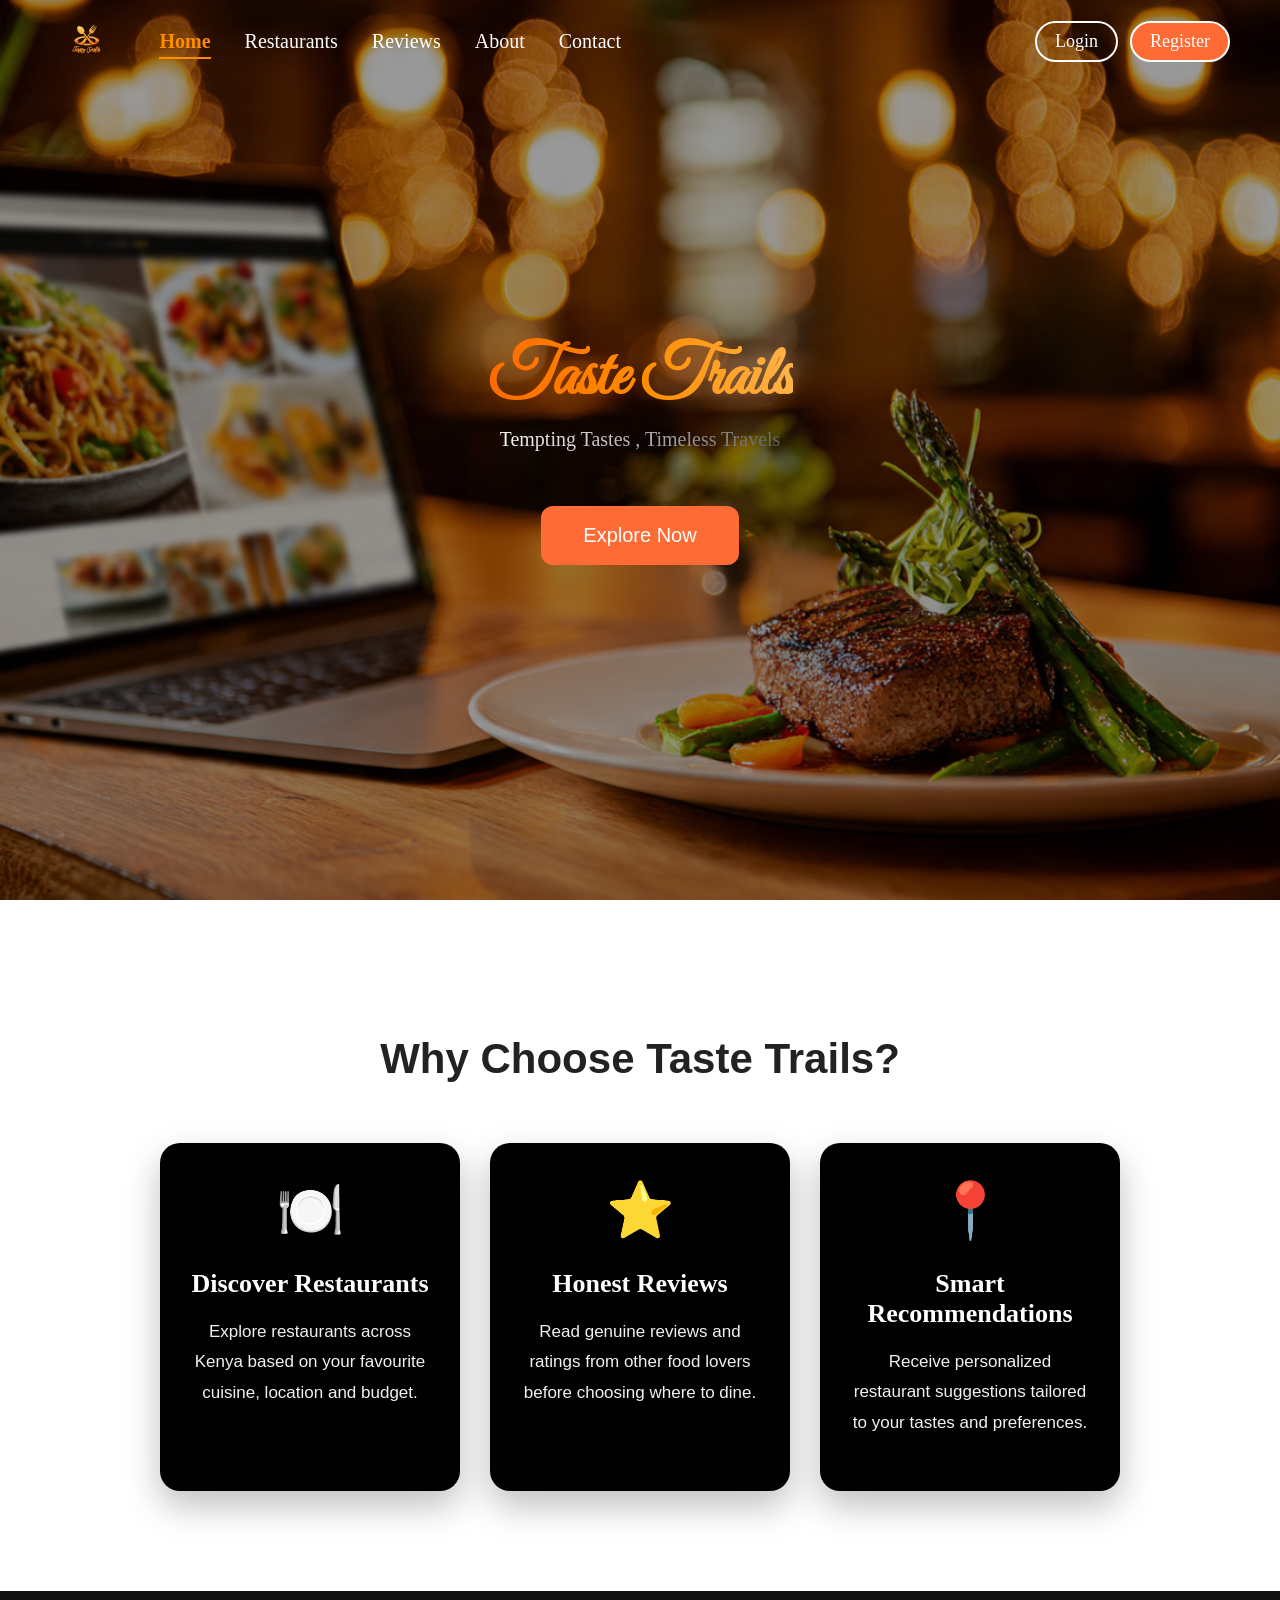
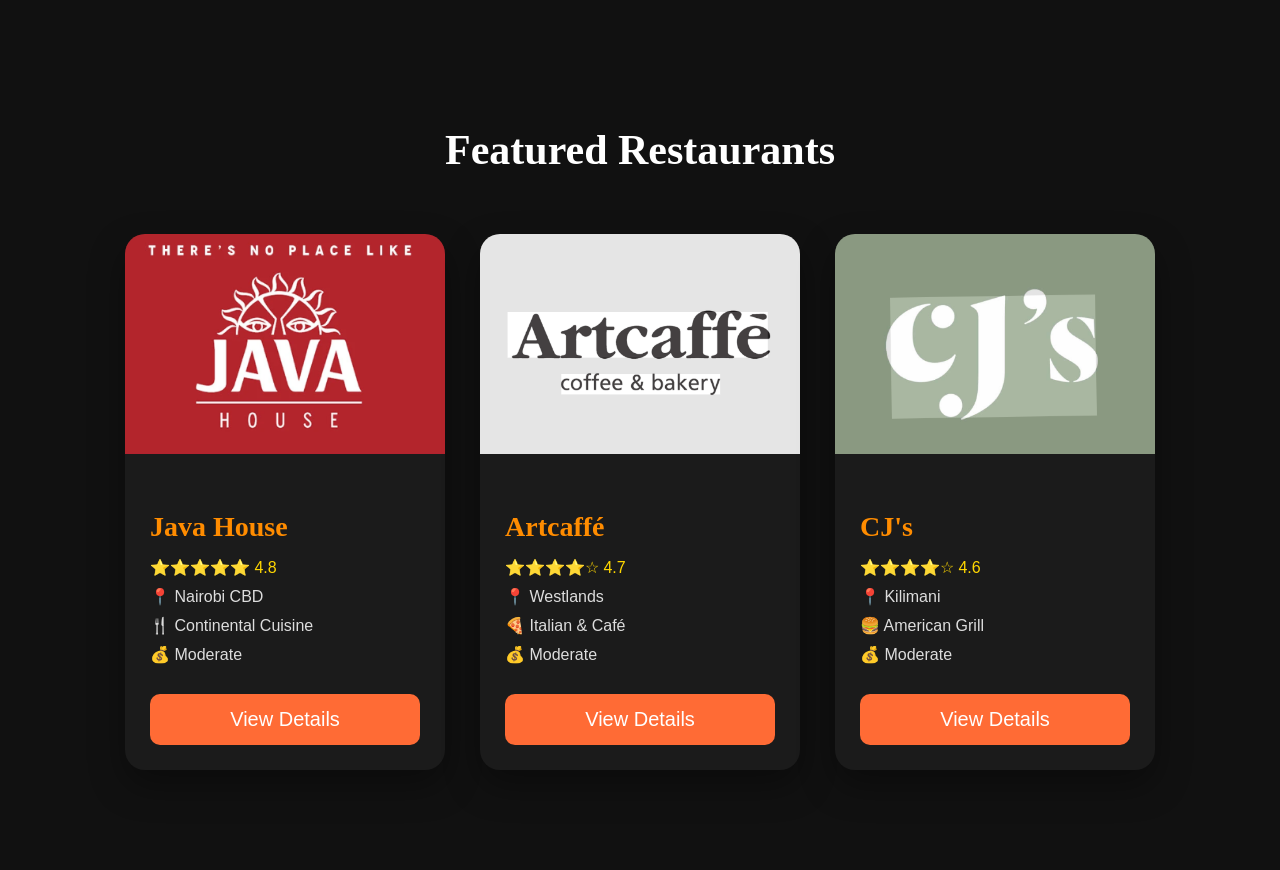
==== index.html @ 63f11844 "Initial TasteTrails project" ====
<!DOCTYPE html>
<html lang="en">
<head>
    <meta charset="UTF-8">
    <meta name="viewport" content="width=device-width, initial-scale=1.0">

    <title>Taste Trails</title>

    <!-- Google Font -->
    <link rel="preconnect" href="https://fonts.googleapis.com">
    <link rel="preconnect" href="https://fonts.gstatic.com" crossorigin>

    <link rel="stylesheet"
  href="https://fonts.googleapis.com/css?family=Great Vibes">

    <!-- CSS -->
    <link rel="stylesheet" href="style.css">
</head>

<body>
    <!--Navigation Bar-->
    <header class="navbar">
        <nav>
    
            <div class="logo">
                <a href="index.html">
                    <img src= "images/logo.png"alt="Taste Trails Logo">
                </a>
            </div>
    
            <ul class="nav-links">
                <li><a href="#"class="active">Home</a></li>
                <li><a href="#">Restaurants</a></li>
                <li><a href="#">Reviews</a></li>
                <li><a href="#">About</a></li>
                <li><a href="#">Contact</a></li>
            </ul>
    
            <div class="auth-buttons">
                <a href="#" class="login-btn">Login</a>
                <a href="#" class="register-btn">Register</a>
            </div>
                <!--Hamburger menu-->
                <div class="menu-toggle">
                 ☰
                </div>
    
         </nav>
    </header>
    </body>
    
    <!--Hero section-->
    <header class="hero">
        <h1>Taste Trails</h1>
        <p class="tagline">
            Tempting Tastes , Timeless Travels
        </p>
        <button id="explore-btn" type="button">Explore Now</button>
    </header>

    <!--Why choose Taste Trails-->
    <section id="features" class="features">
        <h2>Why Choose Taste Trails?</h2>
        <div class="feature-container">
            <div class="feature-card">
                <div class="icon">🍽️</div>
                <h3>Discover Restaurants</h3>
                <p>
                    Explore restaurants across Kenya based on your favourite cuisine, location and budget.
                </p>
            </div>
    
            <div class="feature-card">
                <div class="icon">⭐</div>
                <h3>Honest Reviews</h3>
                <p>
                    Read genuine reviews and ratings from other food lovers before choosing where to dine.
                </p>
            </div>
    
            <div class="feature-card">
                <div class="icon">📍</div>
                <h3>Smart Recommendations</h3>
                <p>
                    Receive personalized restaurant suggestions tailored to your tastes and preferences.
                </p>
            </div>
        </div>
    
    </section>
  <!-- Featured Restaurants -->

<section class="restaurants">

    <h2>Featured Restaurants</h2>

    <div class="restaurant-container">

        <div class="restaurant-card">

            <img src="images/javahouse.jpg" alt="Java House">

            <div class="restaurant-content">

                <h3>Java House</h3>

                <p class="rating">⭐⭐⭐⭐⭐ 4.8</p>

                <p>📍 Nairobi CBD</p>

                <p>🍴 Continental Cuisine</p>

                <p>💰 Moderate</p>

                <button class="view-btn">View Details</button>

            </div>

        </div>

        <div class="restaurant-card">

            <img src="images/artcaffe.jpg" alt="Artcaffé">

            <div class="restaurant-content">

                <h3>Artcaffé</h3>

                <p class="rating">⭐⭐⭐⭐☆ 4.7</p>

                <p>📍 Westlands</p>

                <p>🍕 Italian & Café</p>

                <p>💰 Moderate</p>

                <button class="view-btn">View Details</button>

            </div>

        </div>

        <div class="restaurant-card">

            <img src="images/cjs.jpg" alt="CJ's">

            <div class="restaurant-content">

                <h3>CJ's</h3>

                <p class="rating">⭐⭐⭐⭐☆ 4.6</p>

                <p>📍 Kilimani</p>

                <p>🍔 American Grill</p>

                <p>💰 Moderate</p>

                <button class="view-btn">View Details</button>

            </div>

        </div>

    </div>

</section>  

    <!-- JavaScript -->
    <script src="script.jss"></script>

</body>
</html>
---- style.css ----
/* Navigation bar */
.navbar {
    position: fixed;
    top:0;
    left:0;
    width: 100%;
    justify-content:space-between;
    box-sizing: border-box;
    padding:12px 50px;
    z-index: 1000;
    transition:padding .3s ease, background .3s ease, box-shadow .3s ease;
}
.navbar nav{
    max-width: 1400px;
    margin: 0 auto;
    display: flex;
    align-items: center;
    gap: 36px;
}
/*slim navbar after scrolling*/
.navbar.scrolled{
    padding:7px 50px;
    background: rgba(15, 15, 15, 0.92);
    backdrop-filter: blur(12px);
    -webkit-backdrop-filter: blur(12px);
    box-shadow:0 4px 14px rgba(0,0,0,0.18);
}
    .logo{
        flex-shrink: 0;
    }
    .logo img{
        height: 58px;
        width:auto;
        display:block;
        transition:height .3s ease, transform .3s ease;
    }
    .navbar.scrolled.logo img{
        height: 42px;
    }
        .logo img:hover{
            transform:scale(1.05)rotate(-3deg);
        }
    .nav-links{
        list-style:none;
        display:flex;
        align-items: center;
        gap: 34px;
        margin:0;
        padding:0;
        white-space: nowrap;
    }
        .nav-links a{
            position: relative;
            text-decoration: none;
            color: white;
            font-family: 'Cormorant Garamond',serif;
            font-size: 20px;
            transition: color .3s ease;
        }
            .nav-links a::after{
                content:"";
                position:absolute;
                left: 0;
                bottom:-7px;
                width:0;
                height:2px;
                background:#ff8c00;
                transition: width .3s ease;
            }
            .nav-links a:hover,
            .nav-links a.active{
                color: #ff8c00;
            }
            .nav-links a:hover::after,
            .nav-links a:hover::after{
                width:100%;
            }
            .nav-links a.active{
                color:#ff8c00;
                font-weight:bold;
                border-bottom:2px solid #ff8c00;
                padding-bottom:5px;
            }
/*Login and Register*/
.auth-buttons{
   display:flex;
   align-items: center;
   gap:12px;
   margin-left:auto;
   white-space: nowrap;
}
    .login-btn,
    .register-btn{
        text-decoration:none;
        color:white;
        border:2px solid white;
        padding:8px 18px;
        border-radius:30px;
        transition:.3s ease;
    }
    .login-btn{
        border: 2px solid white;
    }
        .login-btn:hover{
            background:white;
            color:#222;
        }
    .register-btn{
        background:#ff6b35;
    }
    .register-btn:hover{
        background:#e85a2a;
    }
    
    nav a {
        text-decoration: none;
        color: white;
    
        font-size: 18px;
        font-family: 'Cormorant Garamond', serif;
    
        transition: 0.3s ease;
    }
    
    body{
        margin: 0;
        font-family: Arial, sans-serif;
        text-align: center;
    
        background-image: linear-gradient(
        rgba(0, 0, 0, 0.4),
        rgba(0, 0, 0, 0.4)
        ),
        url("images/background.jpeg");
        
        background-size: cover;
        background-position: center;
        background-repeat: no-repeat;
        background-attachment: fixed;
    
        min-height: 100vh;
    }
    
    .hero{
        height: 100vh;
        display: flex;
        flex-direction: column;
        justify-content: center;
        align-items: center;
        text-align: center;
        position: relative;
        z-index:1;
    }
    
    h1{
        font-size: 70px;
        font-family:'Great Vibes', serif;
    
        background: linear-gradient(to right, #ff6b00, #ff8c00, #ffb347);
        -webkit-background-clip: text;
        -webkit-text-fill-color: transparent;
    
        margin: 0px;
        line-height: 1.2;
    }
    
    .tagline {
        font-size: 20px;
        font-family: 'Cormorant Garamond', serif;
    
        margin-top: 8px;
        margin-bottom:10px;
    
        background: linear-gradient(
            120deg,
            #ffffff 0%,
            #444 40%,
            #ffb347 50%,
            #ff8c00 55%,
            #444 65%,
            #ffffff 100%
        );
    
        background-size: 300% auto;
    
        background-clip: text;
        -webkit-background-clip: text;
    
        color: transparent;
        -webkit-text-fill-color: transparent;
    
        display: inline-block;
    
        animation: shine 5s linear infinite;
    }
    
    
    button{
        padding: 18px 42px;
        border: none;
        background-color: #ff6b35;
        color: white;
        font-size: 20px;
        border-radius: 12px;
        cursor: pointer;
    
        margin-top: 45px;
        transition:.3s ease;
    }
    
    button:hover{
        background-color: #e85a2a;
        transform:translateY(-3px);
    }
    
    @keyframes shine {
        0% {
            background-position: 100% center;
        }
        100% {
            background-position: -100% center;
        }
    }  
    @media (max-width: 768px) {
        h1{
            font-size: 50px;
        }
        .tagline{
            font-size: 16px;
        }
        button{
            padding: 12px 24px;
            font-size: 16px;
        }
    }
   /* Mobile Navigation*/
   .menu-toggle{
    display: none;
    font-size:32px;
    color:white;
    cursor:pointer;
    }
/* Tablets & Phones */
@media(max-width:900px){
    .navbar,
    .navbar.scrolled{
        padding: 10px 24px;
    }
    .navbar nav{
        gap: 18px;
    }
    .logo img,
    .navbar.scrolled .logo img{
        height: 48px;
    }
    .menu-toggle{
        display: block;
        margin-left: auto;
        font-size: 30px;
        color: white;
        cursor: pointer;
    }
    .nav-links{
        position:absolute;
        top:100%;
        left:0;
        width:100%;
        background:rgba(20,20,20,.97);
        flex-direction:column;
        gap:25px;
        padding:28px 0;
        display:none;
    }

    .nav-links.active{
        display:flex;
    }

    .auth-buttons{
        display:none;
    }

}

/*WHY CHOOSE TASTE TRAILS*/

.features{
    background: white;
    position: relative;
    z-index: 2;
    margin-top: 0px;
    padding: 100px 8%;
    border-radius: 50px 50px 0 0;
}

.features h2{
    color: #222;
    font-size: 42px;
    margin-bottom: 60px;
}

.feature-container{
    display: flex;
    justify-content: center;
    align-items: stretch;
    gap: 30px;
}

.feature-card{
    width: 300px;
    min-height: 260px;
    box-sizing: border-box;
    padding: 35px 30px;
    background: black;
    color: white;
    border-radius: 20px;
    box-shadow: 0 15px 35px rgba(0, 0, 0, .25);
}
.feature-card h3,
.feature-card p {
    color: white;
}

.feature-card h3 {
    font-size: 26px;
}

.feature-card p {
    font-size: 17px;
    line-height: 1.8;
}
/*The pop-up reveal*/
.feature-card.show{
    opacity: 1;
    transform: translateY(0);
}
.feature-card:nth-child(2){
    transition-delay: .2s;
}
.feature-card:nth-child(3){
    transition-delay: .4s;
}
.feature-card:hover{
    transform:translateY(-12px);
    box-shadow:0 20px 45px rgba(0,0,0,.4);
}
.icon {
    font-size: 55px;
    margin-bottom: 20px;
}
.feature-card h3{
    font-size:26px;
    color: white;
    margin-bottom:18px;
    font-family:'Cormorant Garamond', serif;
}

.feature-card p{
    color:#f1f1f1;
    line-height:1.8;
    font-size:17px;
}
/* Stack the cards vertically on tablets and phones */
@media (max-width: 900px) {
    .feature-container {
        flex-direction: column;
        align-items: center;
    }

    .feature-card {
        width: min(100%, 360px);
    }
}
/*==============================
    FEATURED RESTAURANTS
===============================*/

.restaurants{

    background:#111111;

    padding:100px 8%;

}

.restaurants h2{

    color:white;

    font-size:42px;

    margin-bottom:60px;

    font-family:'Cormorant Garamond', serif;

}

.restaurant-container{

    display:flex;

    justify-content:center;

    gap:35px;

    flex-wrap:wrap;

}

.restaurant-card{

    width:320px;

    background:#1b1b1b;

    border-radius:20px;

    overflow:hidden;

    transition:.4s ease;

    box-shadow:0 15px 35px rgba(0,0,0,.35);

}

.restaurant-card:hover{

    transform:translateY(-12px);

}

.restaurant-card img{

    width:100%;

    height:220px;

    object-fit:cover;

    transition:.4s ease;

}

.restaurant-card:hover img{

    transform:scale(1.08);

}

.restaurant-content{

    padding:25px;

    text-align:left;

}

.restaurant-content h3{

    color:#ff8c00;

    margin-bottom:15px;

    font-size:28px;

    font-family:'Cormorant Garamond', serif;

}

.restaurant-content p{

    color:#dddddd;

    margin:10px 0;

}

.rating{

    color:#FFD700 !important;

}

.view-btn{

    margin-top:20px;

    width:100%;

    background:#ff6b35;

    border:none;

    color:white;

    padding:14px;

    border-radius:10px;

    cursor:pointer;

    transition:.3s ease;

}

.view-btn:hover{

    background:#e85a2a;

}
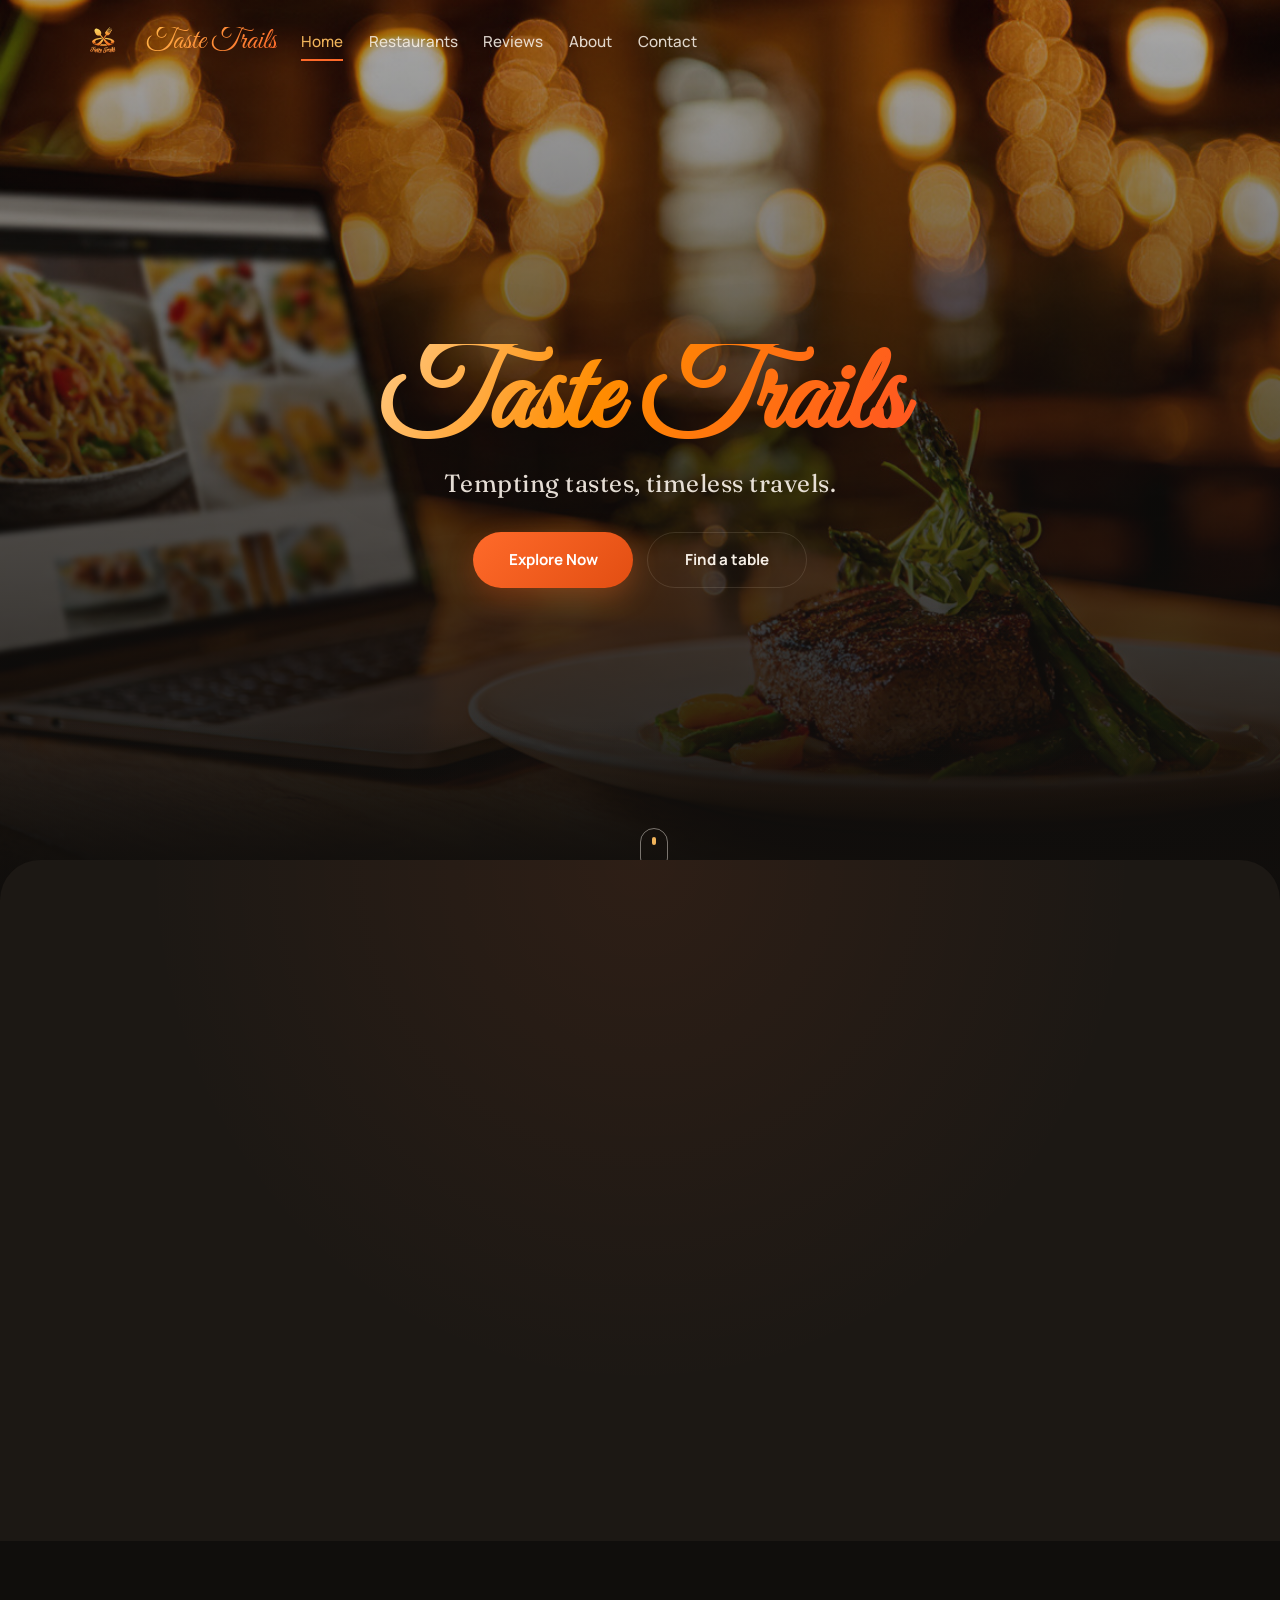
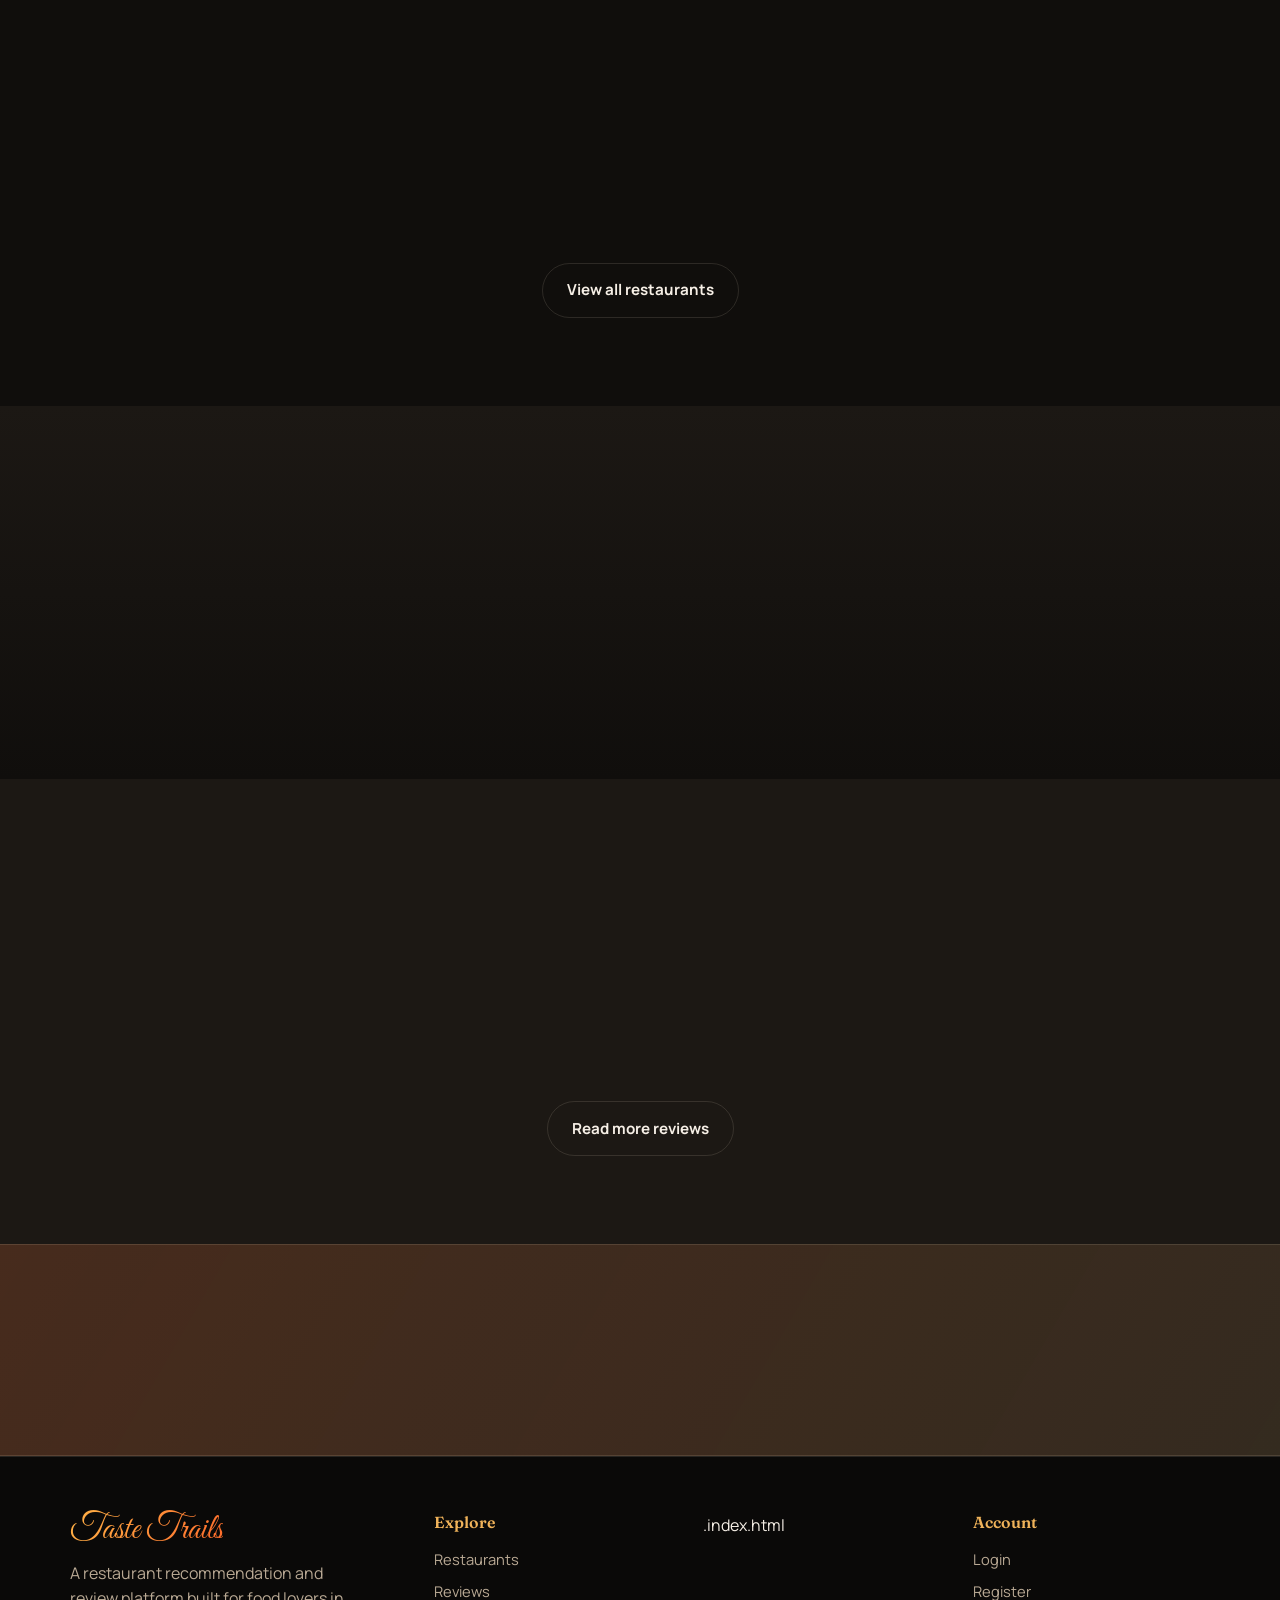
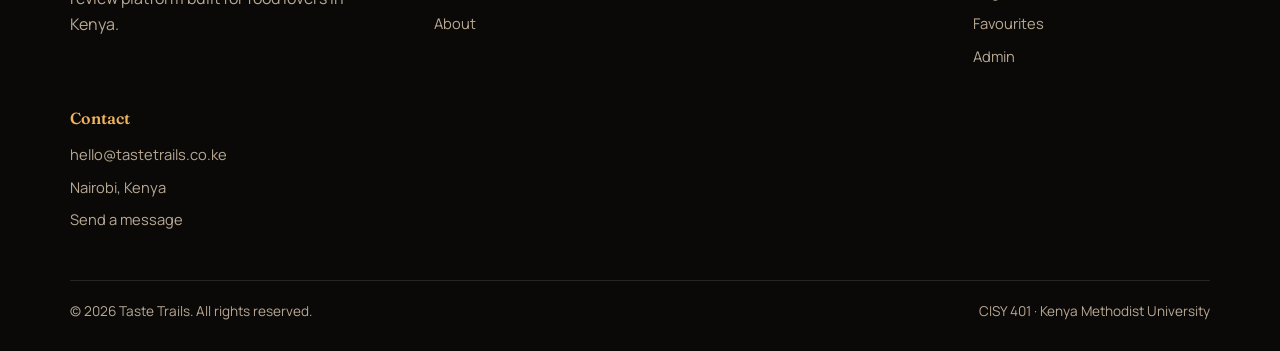
==== commit a5661d5d: "Add modern homepage with hero, cuisine, and reviews." ====
--- a/index.html
+++ b/index.html
@@ -1,173 +1,203 @@
 <!DOCTYPE html>
 <html lang="en">
 <head>
-    <meta charset="UTF-8">
-    <meta name="viewport" content="width=device-width, initial-scale=1.0">
-
-    <title>Taste Trails</title>
-
-    <!-- Google Font -->
-    <link rel="preconnect" href="https://fonts.googleapis.com">
-    <link rel="preconnect" href="https://fonts.gstatic.com" crossorigin>
-
-    <link rel="stylesheet"
-  href="https://fonts.googleapis.com/css?family=Great Vibes">
-
-    <!-- CSS -->
-    <link rel="stylesheet" href="style.css">
+  <meta charset="UTF-8">
+  <meta name="viewport" content="width=device-width, initial-scale=1.0">
+  <title>Taste Trails · Discover Kenya’s Best Restaurants</title>
+  <meta name="description" content="Taste Trails helps you discover restaurants across Kenya by cuisine, budget, location, and real reviews.">
+  <link rel="preconnect" href="https://fonts.googleapis.com">
+  <link rel="preconnect" href="https://fonts.gstatic.com" crossorigin>
+  <link href="https://fonts.googleapis.com/css2?family=Fraunces:opsz,wght@9..144,500;9..144,650&family=Great+Vibes&family=Manrope:wght@400;500;600;700;800&display=swap" rel="stylesheet">
+  <link rel="stylesheet" href="style.css">
 </head>
-
-<body>
-    <!--Navigation Bar-->
-    <header class="navbar">
-        <nav>
-    
-            <div class="logo">
-                <a href="index.html">
-                    <img src= "images/logo.png"alt="Taste Trails Logo">
-                </a>
-            </div>
-    
-            <ul class="nav-links">
-                <li><a href="#"class="active">Home</a></li>
-                <li><a href="#">Restaurants</a></li>
-                <li><a href="#">Reviews</a></li>
-                <li><a href="#">About</a></li>
-                <li><a href="#">Contact</a></li>
-            </ul>
-    
-            <div class="auth-buttons">
-                <a href="#" class="login-btn">Login</a>
-                <a href="#" class="register-btn">Register</a>
-            </div>
-                <!--Hamburger menu-->
-                <div class="menu-toggle">
-                 ☰
-                </div>
-    
-         </nav>
-    </header>
-    </body>
-    
-    <!--Hero section-->
-    <header class="hero">
-        <h1>Taste Trails</h1>
-        <p class="tagline">
-            Tempting Tastes , Timeless Travels
-        </p>
-        <button id="explore-btn" type="button">Explore Now</button>
-    </header>
-
-    <!--Why choose Taste Trails-->
-    <section id="features" class="features">
-        <h2>Why Choose Taste Trails?</h2>
-        <div class="feature-container">
-            <div class="feature-card">
-                <div class="icon">🍽️</div>
-                <h3>Discover Restaurants</h3>
-                <p>
-                    Explore restaurants across Kenya based on your favourite cuisine, location and budget.
-                </p>
-            </div>
-    
-            <div class="feature-card">
-                <div class="icon">⭐</div>
-                <h3>Honest Reviews</h3>
-                <p>
-                    Read genuine reviews and ratings from other food lovers before choosing where to dine.
-                </p>
-            </div>
-    
-            <div class="feature-card">
-                <div class="icon">📍</div>
-                <h3>Smart Recommendations</h3>
-                <p>
-                    Receive personalized restaurant suggestions tailored to your tastes and preferences.
-                </p>
-            </div>
-        </div>
-    
-    </section>
-  <!-- Featured Restaurants -->
-
-<section class="restaurants">
-
-    <h2>Featured Restaurants</h2>
-
-    <div class="restaurant-container">
-
-        <div class="restaurant-card">
-
-            <img src="images/javahouse.jpg" alt="Java House">
-
-            <div class="restaurant-content">
-
-                <h3>Java House</h3>
-
-                <p class="rating">⭐⭐⭐⭐⭐ 4.8</p>
-
-                <p>📍 Nairobi CBD</p>
-
-                <p>🍴 Continental Cuisine</p>
-
-                <p>💰 Moderate</p>
-
-                <button class="view-btn">View Details</button>
-
-            </div>
-
-        </div>
-
-        <div class="restaurant-card">
-
-            <img src="images/artcaffe.jpg" alt="Artcaffé">
-
-            <div class="restaurant-content">
-
-                <h3>Artcaffé</h3>
-
-                <p class="rating">⭐⭐⭐⭐☆ 4.7</p>
-
-                <p>📍 Westlands</p>
-
-                <p>🍕 Italian & Café</p>
-
-                <p>💰 Moderate</p>
-
-                <button class="view-btn">View Details</button>
-
-            </div>
-
-        </div>
-
-        <div class="restaurant-card">
-
-            <img src="images/cjs.jpg" alt="CJ's">
-
-            <div class="restaurant-content">
-
-                <h3>CJ's</h3>
-
-                <p class="rating">⭐⭐⭐⭐☆ 4.6</p>
-
-                <p>📍 Kilimani</p>
-
-                <p>🍔 American Grill</p>
-
-                <p>💰 Moderate</p>
-
-                <button class="view-btn">View Details</button>
-
-            </div>
-
-        </div>
-
-    </div>
-
-</section>  
-
-    <!-- JavaScript -->
-    <script src="script.jss"></script>
-
+<body class="home">
+  <header class="navbar">
+    <div class="container nav-inner">
+      <a class="logo" href="index.html" aria-label="Taste Trails home">
+        <img src="images/logo.png" alt="">
+        <span class="logo-word">Taste Trails</span>
+      </a>
+
+      <ul class="nav-links">
+        <li><a href="index.html" class="active">Home</a></li>
+        <li><a href="restaurants.html">Restaurants</a></li>
+        <li><a href="reviews.html">Reviews</a></li>
+        <li><a href="about.html">About</a></li>
+        <li><a href="contact.html">Contact</a></li>
+      </ul>
+
+      <div class="auth-buttons" data-auth-slot></div>
+      <button class="menu-toggle" type="button" aria-label="Open menu" aria-expanded="false">☰</button>
+    </div>
+  </header>
+
+  <section class="hero">
+    <div class="hero-content">
+      <h1 class="hero-brand">Taste Trails</h1>
+      <p class="hero-tagline">Tempting tastes, timeless travels.</p>
+      <div class="hero-actions">
+        <button id="explore-btn" class="btn" type="button">Explore Now</button>
+        <button id="find-table-btn" class="btn ghost" type="button">Find a table</button>
+      </div>
+    </div>
+    <a class="scroll-cue" href="#features" aria-label="Scroll to features">
+      <span></span>
+    </a>
+  </section>
+
+  <div class="modal" id="find-table-modal" hidden>
+    <div class="modal-backdrop" data-close-modal></div>
+    <div class="modal-card" role="dialog" aria-modal="true" aria-labelledby="find-table-title">
+      <button type="button" class="modal-close" data-close-modal aria-label="Close">✕</button>
+      <p class="eyebrow">Quick search</p>
+      <h2 id="find-table-title">Find a table</h2>
+      <p class="muted">Pick what you’re craving, where, and your budget — we’ll show matching restaurants.</p>
+      <form id="find-table-form" class="find-form">
+        <div class="form-group">
+          <label for="find-cuisine">Cuisine</label>
+          <select id="find-cuisine" name="cuisine">
+            <option value="">Any cuisine</option>
+          </select>
+        </div>
+        <div class="form-group">
+          <label for="find-location">Location</label>
+          <select id="find-location" name="location">
+            <option value="">Anywhere in Nairobi</option>
+          </select>
+        </div>
+        <div class="form-group">
+          <label for="find-price">Budget</label>
+          <select id="find-price" name="price">
+            <option value="">Any budget</option>
+            <option value="budget">Budget · under KSh 1,500</option>
+            <option value="mid">Moderate · KSh 700–3,500</option>
+            <option value="upscale">Upscale · from KSh 2,500</option>
+          </select>
+        </div>
+        <button class="btn btn-block" type="submit">Show restaurants</button>
+      </form>
+    </div>
+  </div>
+
+  <section id="features" class="section features">
+    <div class="container">
+      <div class="section-head" data-reveal>
+        <p class="eyebrow">Why Taste Trails</p>
+        <h2>Dining decisions, made simple</h2>
+        <p>Match cuisine, budget in KSh, and location — then trust real reviews before you go.</p>
+      </div>
+      <div class="feature-grid">
+        <article class="feature-card" data-reveal>
+          <div class="feature-icon" aria-hidden="true">
+            <svg viewBox="0 0 24 24" fill="none" stroke="currentColor" stroke-width="1.6"><path d="M4 11h16M7 11V5a2 2 0 0 1 4 0v6M13 11V4a2 2 0 0 1 4 0v7M5 11v8h14v-8"/></svg>
+          </div>
+          <h3>Discover Restaurants</h3>
+          <p>Browse places across Kenya by cuisine, neighbourhood, and what you’re willing to spend.</p>
+        </article>
+        <article class="feature-card" data-reveal style="--delay:.1s">
+          <div class="feature-icon" aria-hidden="true">
+            <svg viewBox="0 0 24 24" fill="none" stroke="currentColor" stroke-width="1.6"><path d="m12 3 2.4 4.9 5.4.8-3.9 3.8.9 5.4L12 15.9 7.2 18l.9-5.4L4.2 8.7l5.4-.8L12 3z"/></svg>
+          </div>
+          <h3>Honest Reviews</h3>
+          <p>See ratings on food, service, price, and atmosphere from diners who’ve already been.</p>
+        </article>
+        <article class="feature-card" data-reveal style="--delay:.2s">
+          <div class="feature-icon" aria-hidden="true">
+            <svg viewBox="0 0 24 24" fill="none" stroke="currentColor" stroke-width="1.6"><path d="M12 21s7-4.4 7-10a7 7 0 1 0-14 0c0 5.6 7 10 7 10z"/><circle cx="12" cy="11" r="2.5"/></svg>
+          </div>
+          <h3>Smart Recommendations</h3>
+          <p>Get suggestions shaped around your tastes so the next great meal finds you faster.</p>
+        </article>
+      </div>
+    </div>
+  </section>
+
+  <section class="section restaurants" id="featured">
+    <div class="container">
+      <div class="section-head" data-reveal>
+        <p class="eyebrow">Handpicked</p>
+        <h2>Featured Restaurants</h2>
+        <p>Popular Nairobi spots — each with clear KSh price ranges and ratings.</p>
+      </div>
+      <div class="resto-grid" data-featured></div>
+      <div class="section-cta">
+        <a class="btn ghost" href="restaurants.html">View all restaurants</a>
+      </div>
+    </div>
+  </section>
+
+  <section class="section cuisine" id="cuisine">
+    <div class="container">
+      <div class="section-head" data-reveal>
+        <p class="eyebrow">Cravings</p>
+        <h2>Browse by Cuisine</h2>
+        <p>Start with the flavour you’re hungry for tonight.</p>
+      </div>
+      <div class="cuisine-grid" data-cuisines></div>
+    </div>
+  </section>
+
+  <section class="section reviews-section" id="latest-reviews">
+    <div class="container">
+      <div class="section-head" data-reveal>
+        <p class="eyebrow">Community</p>
+        <h2>Latest Reviews</h2>
+        <p>Fresh takes from diners exploring Kenya’s food scene.</p>
+      </div>
+      <div class="review-grid" data-home-reviews></div>
+      <div class="section-cta">
+        <a class="btn ghost" href="reviews.html">Read more reviews</a>
+      </div>
+    </div>
+  </section>
+
+  <section class="cta-band">
+    <div class="container cta-band-inner" data-reveal>
+      <div>
+        <h2>Ready to find your next favourite table?</h2>
+        <p>Create a free account to save places, leave reviews, and get recommendations.</p>
+      </div>
+      <a class="btn" href="register.html">Join Taste Trails</a>
+    </div>
+  </section>
+
+  <footer class="site-footer">
+    <div class="container">
+      <div class="footer-grid">
+        <div class="footer-brand">
+          <span class="logo-word">Taste Trails</span>
+          <p>A restaurant recommendation and review platform built for food lovers in Kenya.</p>
+        </div>
+        <div class="footer-col">
+          <h4>Explore</h4>
+          <a href="restaurants.html">Restaurants</a>
+          <a href="reviews.html">Reviews</a>
+          <a href="about.html">About</a>
+        </div>
+.index.html
+        <div class="footer-col">
+          <h4>Account</h4>
+          <a href="login.html">Login</a>
+          <a href="register.html">Register</a>
+          <a href="favorites.html">Favourites</a>
+          <a href="admin/index.html">Admin</a>
+        </div>
+        <div class="footer-col">
+          <h4>Contact</h4>
+          <p>hello@tastetrails.co.ke</p>
+          <p>Nairobi, Kenya</p>
+          <a href="contact.html">Send a message</a>
+        </div>
+      </div>
+      <div class="footer-bottom">
+        <span>© 2026 Taste Trails. All rights reserved.</span>
+        <span>CISY 401 · Kenya Methodist University</span>
+      </div>
+    </div>
+  </footer>
+
+  <script src="js/data.js"></script>
+  <script src="js/auth.js"></script>
+  <script src="js/main.js"></script>
 </body>
-</html>+</html>
--- a/style.css
+++ b/style.css
@@ -1,510 +1,1641 @@
-/* Navigation bar */
+/* =========================================================
+   Taste Trails — Design System
+   Ember Night: charcoal + flame accent + soft ivory
+   ========================================================= */
+
+:root {
+  --ink: #100e0c;
+  --ink-soft: #1c1814;
+  --panel: #241f1a;
+  --panel-2: #2e2822;
+  --line: rgba(255, 236, 210, 0.12);
+  --text: #f6efe6;
+  --muted: #b9a994;
+  --ember: #ff6a2a;
+  --ember-deep: #e24e12;
+  --gold: #f0b35a;
+  --success: #3d9a6a;
+  --danger: #d64545;
+  --cream: #fff8f0;
+  --shadow: 0 24px 60px rgba(0, 0, 0, 0.4);
+  --radius: 18px;
+  --radius-sm: 10px;
+  --nav-h: 78px;
+  --font-brand: "Great Vibes", cursive;
+  --font-display: "Fraunces", "Cormorant Garamond", Georgia, serif;
+  --font-body: "Manrope", "Segoe UI", sans-serif;
+  --ease: cubic-bezier(0.22, 1, 0.36, 1);
+}
+
+*,
+*::before,
+*::after {
+  box-sizing: border-box;
+}
+
+html {
+  scroll-behavior: smooth;
+}
+
+body {
+  margin: 0;
+  font-family: var(--font-body);
+  color: var(--text);
+  background: var(--ink);
+  line-height: 1.6;
+  text-align: left;
+  min-height: 100vh;
+}
+
+img {
+  max-width: 100%;
+  display: block;
+}
+
+a {
+  color: inherit;
+  text-decoration: none;
+}
+
+button,
+input,
+select,
+textarea {
+  font: inherit;
+}
+
+h1,
+h2,
+h3,
+h4 {
+  font-family: var(--font-display);
+  font-weight: 600;
+  line-height: 1.15;
+  margin: 0 0 0.6em;
+}
+
+p {
+  margin: 0 0 1em;
+}
+
+.container {
+  width: min(1140px, calc(100% - 2.5rem));
+  margin-inline: auto;
+}
+
+.section {
+  padding: 5.5rem 0;
+  position: relative;
+}
+
+.section-head {
+  text-align: center;
+  max-width: 640px;
+  margin: 0 auto 3rem;
+}
+
+.section-head h2 {
+  font-size: clamp(2rem, 4vw, 3rem);
+  color: var(--cream);
+}
+
+.section-head p {
+  color: var(--muted);
+  font-size: 1.05rem;
+}
+
+.eyebrow {
+  letter-spacing: 0.18em;
+  text-transform: uppercase;
+  font-size: 0.72rem;
+  color: var(--gold);
+  margin-bottom: 0.75rem;
+  font-weight: 700;
+}
+
+.muted {
+  color: var(--muted);
+}
+
+/* ---------- Buttons ---------- */
+.btn,
+button.btn {
+  display: inline-flex;
+  align-items: center;
+  justify-content: center;
+  gap: 0.5rem;
+  padding: 0.9rem 1.5rem;
+  border-radius: 999px;
+  border: none;
+  background: linear-gradient(135deg, var(--ember), var(--ember-deep));
+  color: white;
+  font-weight: 700;
+  font-size: 0.95rem;
+  cursor: pointer;
+  transition: transform 0.25s var(--ease), box-shadow 0.25s var(--ease),
+    background 0.25s ease;
+  box-shadow: 0 10px 28px rgba(255, 106, 42, 0.28);
+  margin-top: 0;
+}
+
+.btn:hover,
+button.btn:hover {
+  transform: translateY(-2px);
+  box-shadow: 0 16px 34px rgba(255, 106, 42, 0.38);
+  background: linear-gradient(135deg, #ff7a3d, var(--ember));
+}
+
+.btn.ghost {
+  background: transparent;
+  border: 1px solid var(--line);
+  box-shadow: none;
+  color: var(--text);
+}
+
+.btn.ghost:hover {
+  border-color: var(--ember);
+  color: var(--ember);
+  box-shadow: none;
+}
+
+.btn.btn-block {
+  width: 100%;
+}
+
+.btn.tiny {
+  padding: 0.4rem 0.8rem;
+  font-size: 0.8rem;
+  box-shadow: none;
+}
+
+.btn.danger {
+  background: var(--danger);
+  box-shadow: none;
+}
+
+/* ---------- Navbar ---------- */
 .navbar {
-    position: fixed;
-    top:0;
-    left:0;
+  position: fixed;
+  inset: 0 0 auto 0;
+  z-index: 1000;
+  padding: 1rem 0;
+  transition: background 0.35s ease, padding 0.35s ease, box-shadow 0.35s ease;
+}
+
+.navbar.scrolled {
+  padding: 0.55rem 0;
+  background: rgba(16, 14, 12, 0.88);
+  backdrop-filter: blur(16px);
+  -webkit-backdrop-filter: blur(16px);
+  box-shadow: 0 8px 30px rgba(0, 0, 0, 0.35);
+  border-bottom: 1px solid var(--line);
+}
+
+.navbar .container,
+.nav-inner {
+  display: flex;
+  align-items: center;
+  gap: 1.5rem;
+}
+
+.logo {
+  display: flex;
+  align-items: center;
+  gap: 0.65rem;
+  flex-shrink: 0;
+}
+
+.logo img {
+  height: 52px;
+  width: auto;
+  transition: height 0.3s ease, transform 0.3s var(--ease);
+}
+
+.navbar.scrolled .logo img {
+  height: 40px;
+}
+
+.logo:hover img {
+  transform: scale(1.04) rotate(-2deg);
+}
+
+.logo-word {
+  font-family: var(--font-brand);
+  font-size: 1.85rem;
+  background: linear-gradient(120deg, #ffb347, #ff6a2a);
+  -webkit-background-clip: text;
+  background-clip: text;
+  color: transparent;
+  line-height: 1;
+}
+
+.nav-links {
+  list-style: none;
+  display: flex;
+  align-items: center;
+  gap: 1.6rem;
+  margin: 0;
+  padding: 0;
+}
+
+.nav-links a {
+  color: rgba(246, 239, 230, 0.88);
+  font-size: 0.95rem;
+  font-weight: 500;
+  position: relative;
+  padding: 0.2rem 0;
+  transition: color 0.25s ease;
+}
+
+.nav-links a::after {
+  content: "";
+  position: absolute;
+  left: 0;
+  bottom: -6px;
+  width: 0;
+  height: 2px;
+  background: var(--ember);
+  transition: width 0.3s var(--ease);
+}
+
+.nav-links a:hover,
+.nav-links a.active {
+  color: var(--gold);
+}
+
+.nav-links a:hover::after,
+.nav-links a.active::after {
+  width: 100%;
+}
+
+.auth-buttons {
+  margin-left: auto;
+  display: flex;
+  align-items: center;
+  gap: 0.65rem;
+}
+
+.nav-cta {
+  padding: 0.55rem 1.1rem;
+  border-radius: 999px;
+  font-size: 0.88rem;
+  font-weight: 700;
+  transition: 0.25s ease;
+}
+
+.nav-cta.outline {
+  border: 1.5px solid rgba(255, 255, 255, 0.55);
+  background: transparent;
+  color: white;
+}
+
+.nav-cta.outline:hover {
+  background: white;
+  color: var(--ink);
+}
+
+.nav-cta.solid {
+  background: var(--ember);
+  color: white;
+}
+
+.nav-cta.solid:hover {
+  background: var(--ember-deep);
+}
+
+.nav-cta.ghost {
+  border: 1px solid var(--line);
+}
+
+.user-chip {
+  font-size: 0.88rem;
+  color: var(--gold);
+  font-weight: 600;
+}
+
+.menu-toggle {
+  display: none;
+  background: none;
+  border: none;
+  color: white;
+  font-size: 1.6rem;
+  cursor: pointer;
+  margin-left: auto;
+  padding: 0.25rem;
+}
+
+/* ---------- Hero ---------- */
+.hero {
+  position: relative;
+  min-height: 100vh;
+  display: grid;
+  place-items: center;
+  text-align: center;
+  overflow: hidden;
+  isolation: isolate;
+}
+
+.hero::before {
+  content: "";
+  position: absolute;
+  inset: 0;
+  background:
+    linear-gradient(180deg, rgba(16, 14, 12, 0.35) 0%, rgba(16, 14, 12, 0.72) 55%, rgba(16, 14, 12, 0.95) 100%),
+    url("images/background.jpeg") center / cover no-repeat;
+  z-index: -2;
+  animation: heroZoom 22s ease-in-out infinite alternate;
+}
+
+.hero::after {
+  content: "";
+  position: absolute;
+  inset: auto 0 0 0;
+  height: 180px;
+  background: linear-gradient(to top, var(--ink), transparent);
+  z-index: -1;
+}
+
+@keyframes heroZoom {
+  from {
+    transform: scale(1);
+  }
+  to {
+    transform: scale(1.08);
+  }
+}
+
+.hero-content {
+  width: min(820px, calc(100% - 2rem));
+  padding-top: 2rem;
+}
+
+.hero-brand {
+  font-family: var(--font-brand);
+  font-size: clamp(4.2rem, 12vw, 7.5rem);
+  line-height: 0.95;
+  margin: 0 0 0.35rem;
+  background: linear-gradient(115deg, #ffd7a0 10%, #ff8c00 45%, #ff5a1f 80%);
+  -webkit-background-clip: text;
+  background-clip: text;
+  color: transparent;
+  animation: brandIn 1s var(--ease) both;
+  filter: drop-shadow(0 18px 40px rgba(0, 0, 0, 0.35));
+}
+
+.hero-tagline {
+  font-family: var(--font-display);
+  font-size: clamp(1.15rem, 2.4vw, 1.55rem);
+  color: rgba(246, 239, 230, 0.92);
+  margin: 0 0 1.8rem;
+  letter-spacing: 0.02em;
+  animation: fadeUp 0.9s 0.15s var(--ease) both;
+}
+
+.hero-actions {
+  display: flex;
+  flex-wrap: wrap;
+  gap: 0.85rem;
+  justify-content: center;
+  animation: fadeUp 0.9s 0.3s var(--ease) both;
+}
+
+.hero-actions .btn {
+  min-width: 160px;
+}
+
+.scroll-cue {
+  position: absolute;
+  bottom: 1.75rem;
+  left: 50%;
+  transform: translateX(-50%);
+  width: 28px;
+  height: 44px;
+  border: 1.5px solid rgba(246, 239, 230, 0.45);
+  border-radius: 999px;
+  display: grid;
+  place-items: start center;
+  padding-top: 8px;
+  animation: fadeUp 1s 0.7s var(--ease) both;
+}
+
+.scroll-cue span {
+  width: 4px;
+  height: 8px;
+  border-radius: 999px;
+  background: var(--gold);
+  animation: cueBounce 1.6s ease-in-out infinite;
+}
+
+@keyframes cueBounce {
+  0%, 100% { transform: translateY(0); opacity: 1; }
+  50% { transform: translateY(10px); opacity: 0.35; }
+}
+
+@keyframes brandIn {
+  from {
+    opacity: 0;
+    transform: translateY(24px) scale(0.96);
+  }
+  to {
+    opacity: 1;
+    transform: none;
+  }
+}
+
+@keyframes fadeUp {
+  from {
+    opacity: 0;
+    transform: translateY(18px);
+  }
+  to {
+    opacity: 1;
+    transform: none;
+  }
+}
+
+/* ---------- Features ---------- */
+.features {
+  background:
+    radial-gradient(ellipse at top, rgba(255, 106, 42, 0.08), transparent 55%),
+    var(--ink-soft);
+  border-radius: 40px 40px 0 0;
+  margin-top: -40px;
+  z-index: 2;
+}
+
+.feature-grid {
+  display: grid;
+  grid-template-columns: repeat(3, 1fr);
+  gap: 1.4rem;
+}
+
+.feature-card {
+  background: linear-gradient(160deg, var(--panel), var(--ink));
+  border: 1px solid var(--line);
+  border-radius: var(--radius);
+  padding: 2rem 1.6rem;
+  transition: transform 0.35s var(--ease), border-color 0.35s ease,
+    box-shadow 0.35s ease;
+}
+
+.feature-card:hover {
+  transform: translateY(-8px);
+  border-color: rgba(255, 106, 42, 0.45);
+  box-shadow: var(--shadow);
+}
+
+.feature-icon {
+  width: 56px;
+  height: 56px;
+  border-radius: 16px;
+  display: grid;
+  place-items: center;
+  margin-bottom: 1.2rem;
+  background: rgba(255, 106, 42, 0.12);
+  border: 1px solid rgba(255, 106, 42, 0.25);
+  color: var(--gold);
+}
+
+.feature-icon svg {
+  width: 26px;
+  height: 26px;
+}
+
+.feature-card h3 {
+  font-size: 1.45rem;
+  margin-bottom: 0.55rem;
+  color: var(--cream);
+}
+
+.feature-card p {
+  color: var(--muted);
+  margin: 0;
+  font-size: 0.98rem;
+}
+
+.section-cta {
+  text-align: center;
+  margin-top: 2.25rem;
+}
+
+.cta-band {
+  padding: 3.5rem 0;
+  background:
+    linear-gradient(120deg, rgba(255, 106, 42, 0.16), rgba(240, 179, 90, 0.08)),
+    var(--panel);
+  border-block: 1px solid var(--line);
+}
+
+.cta-band-inner {
+  display: flex;
+  align-items: center;
+  justify-content: space-between;
+  gap: 1.5rem;
+  flex-wrap: wrap;
+}
+
+.cta-band h2 {
+  font-size: clamp(1.6rem, 3vw, 2.2rem);
+  margin-bottom: 0.4rem;
+}
+
+.cta-band p {
+  color: var(--muted);
+  margin: 0;
+  max-width: 480px;
+}
+
+/* ---------- Restaurant cards ---------- */
+.restaurants {
+  background: var(--ink);
+}
+
+.resto-grid {
+  display: grid;
+  grid-template-columns: repeat(3, 1fr);
+  gap: 1.5rem;
+}
+
+.resto-card {
+  background: var(--panel);
+  border: 1px solid var(--line);
+  border-radius: var(--radius);
+  overflow: hidden;
+  transition: transform 0.35s var(--ease), box-shadow 0.35s ease,
+    border-color 0.35s ease;
+}
+
+.resto-card:hover {
+  transform: translateY(-10px);
+  border-color: rgba(255, 106, 42, 0.4);
+  box-shadow: var(--shadow);
+}
+
+.resto-media {
+  display: block;
+  position: relative;
+  overflow: hidden;
+  aspect-ratio: 16 / 11;
+}
+
+.resto-media img {
+  width: 100%;
+  height: 100%;
+  object-fit: cover;
+  transition: transform 0.55s var(--ease);
+}
+
+.resto-card:hover .resto-media img {
+  transform: scale(1.08);
+}
+
+.resto-logo {
+  position: absolute;
+  left: 12px;
+  bottom: 12px;
+  width: 48px;
+  height: 48px;
+  object-fit: cover;
+  border-radius: 12px;
+  border: 2px solid rgba(255, 255, 255, 0.85);
+  background: #fff;
+  box-shadow: 0 8px 20px rgba(0, 0, 0, 0.35);
+}
+
+.detail-logo {
+  width: 64px;
+  height: 64px;
+  object-fit: cover;
+  border-radius: 14px;
+  border: 2px solid rgba(255, 255, 255, 0.85);
+  background: #fff;
+  margin-bottom: 0.75rem;
+}
+
+.review-form {
+  background: var(--panel);
+  border: 1px solid var(--line);
+  border-radius: var(--radius);
+  padding: 1.35rem;
+  margin-bottom: 1.5rem;
+}
+
+.review-form h3 {
+  margin-bottom: 0.25rem;
+}
+
+.rating-grid {
+  display: grid;
+  grid-template-columns: repeat(4, 1fr);
+  gap: 0.75rem;
+  margin: 1rem 0;
+}
+
+.rating-grid label {
+  display: flex;
+  flex-direction: column;
+  gap: 0.35rem;
+  font-size: 0.82rem;
+  color: var(--muted);
+  font-weight: 600;
+}
+
+.rating-grid input {
+  width: 100%;
+  padding: 0.55rem 0.65rem;
+  border-radius: var(--radius-sm);
+  border: 1px solid var(--line);
+  background: var(--ink);
+  color: var(--text);
+}
+
+.review-login-prompt {
+  padding: 1rem 1.15rem;
+  border-radius: var(--radius);
+  border: 1px dashed var(--line);
+  margin-bottom: 1.5rem;
+  color: var(--muted);
+}
+
+.review-login-prompt a {
+  color: var(--gold);
+  font-weight: 700;
+}
+
+.review-breakdown {
+  font-size: 0.82rem;
+  margin: 0 0 0.5rem;
+}
+
+.admin-form {
+  margin-top: 0.5rem;
+}
+
+.form-grid {
+  display: grid;
+  grid-template-columns: 1fr 1fr;
+  gap: 0.9rem 1rem;
+}
+
+.form-span-2 {
+  grid-column: 1 / -1;
+}
+
+.form-check {
+  display: flex;
+  align-items: end;
+}
+
+.form-check label {
+  display: flex;
+  align-items: center;
+  gap: 0.55rem;
+  color: var(--text);
+  font-weight: 600;
+  cursor: pointer;
+}
+
+.form-actions {
+  margin-top: 0.5rem;
+}
+
+.panel-head-row {
+  display: flex;
+  justify-content: space-between;
+  gap: 1rem;
+  align-items: flex-start;
+  margin-bottom: 0.5rem;
+}
+
+.panel-head-row h2 {
+  margin-bottom: 0.25rem;
+}
+
+.media-preview {
+  margin-top: 0.55rem;
+  min-height: 72px;
+  border: 1px dashed var(--line);
+  border-radius: var(--radius-sm);
+  display: grid;
+  place-items: center;
+  overflow: hidden;
+  background: rgba(0, 0, 0, 0.2);
+}
+
+.media-preview img {
+  width: 100%;
+  max-height: 140px;
+  object-fit: cover;
+}
+
+.admin-thumb {
+  width: 40px;
+  height: 40px;
+  object-fit: cover;
+  border-radius: 8px;
+  border: 1px solid var(--line);
+  background: #111;
+}
+
+.actions-cell {
+  white-space: nowrap;
+  display: flex;
+  gap: 0.35rem;
+}
+
+@media (max-width: 760px) {
+  .form-grid,
+  .rating-grid {
+    grid-template-columns: 1fr;
+  }
+}
+
+.resto-body {
+  padding: 1.25rem 1.3rem 1.45rem;
+}
+
+.resto-top {
+  display: flex;
+  justify-content: space-between;
+  gap: 0.75rem;
+  align-items: flex-start;
+  margin-bottom: 0.55rem;
+}
+
+.resto-body h3 {
+  font-size: 1.35rem;
+  margin: 0;
+}
+
+.resto-body h3 a:hover {
+  color: var(--ember);
+}
+
+.resto-rating {
+  color: var(--gold);
+  font-size: 0.88rem;
+  white-space: nowrap;
+  margin: 0;
+}
+
+.resto-meta {
+  color: var(--muted);
+  margin: 0.35rem 0;
+  font-size: 0.92rem;
+}
+
+.resto-body .btn {
+  margin-top: 1rem;
+}
+
+/* ---------- Cuisine ---------- */
+.cuisine {
+  background:
+    linear-gradient(180deg, var(--ink-soft), var(--ink));
+}
+
+.cuisine-grid {
+  display: grid;
+  grid-template-columns: repeat(4, 1fr);
+  gap: 1rem;
+}
+
+.cuisine-tile {
+  position: relative;
+  overflow: hidden;
+  border-radius: var(--radius);
+  min-height: 140px;
+  padding: 1.4rem;
+  display: flex;
+  flex-direction: column;
+  justify-content: flex-end;
+  border: 1px solid var(--line);
+  background:
+    linear-gradient(145deg, rgba(0, 0, 0, 0.15), rgba(0, 0, 0, 0.55)),
+    radial-gradient(circle at 20% 20%, var(--accent), transparent 55%),
+    var(--panel);
+  transition: transform 0.35s var(--ease), border-color 0.35s ease;
+}
+
+.cuisine-tile:hover {
+  transform: translateY(-6px) scale(1.01);
+  border-color: color-mix(in srgb, var(--accent) 60%, white);
+}
+
+.cuisine-name {
+  font-family: var(--font-display);
+  font-size: 1.45rem;
+  font-weight: 600;
+}
+
+.cuisine-count {
+  color: rgba(246, 239, 230, 0.75);
+  font-size: 0.88rem;
+}
+
+/* ---------- Reviews ---------- */
+.reviews-section {
+  background: var(--ink-soft);
+}
+
+.review-grid {
+  display: grid;
+  grid-template-columns: repeat(3, 1fr);
+  gap: 1.25rem;
+}
+
+.review-card {
+  background: var(--panel);
+  border: 1px solid var(--line);
+  border-radius: var(--radius);
+  padding: 1.4rem;
+}
+
+.review-card.wide {
+  max-width: 760px;
+  margin: 0 auto 1rem;
+}
+
+.review-card.compact {
+  background: var(--ink-soft);
+}
+
+.review-head {
+  display: flex;
+  gap: 0.85rem;
+  align-items: center;
+  margin-bottom: 0.75rem;
+}
+
+.review-head p {
+  margin: 0;
+  color: var(--muted);
+  font-size: 0.85rem;
+}
+
+.review-head a {
+  color: var(--gold);
+}
+
+.avatar {
+  width: 42px;
+  height: 42px;
+  border-radius: 50%;
+  display: grid;
+  place-items: center;
+  background: linear-gradient(135deg, var(--ember), var(--gold));
+  color: white;
+  font-weight: 800;
+  flex-shrink: 0;
+}
+
+.review-stars {
+  color: var(--gold);
+  margin: 0 0 0.55rem;
+}
+
+.review-text {
+  color: rgba(246, 239, 230, 0.9);
+  margin: 0;
+  font-family: var(--font-display);
+  font-size: 1.15rem;
+  line-height: 1.45;
+}
+
+/* ---------- Footer ---------- */
+.site-footer {
+  background: #0a0908;
+  border-top: 1px solid var(--line);
+  padding: 3.5rem 0 1.75rem;
+}
+
+.footer-grid {
+  display: grid;
+  grid-template-columns: 1.4fr 1fr 1fr 1fr;
+  gap: 2rem;
+  margin-bottom: 2.5rem;
+}
+
+.footer-brand .logo-word {
+  font-size: 2.2rem;
+}
+
+.footer-brand p {
+  color: var(--muted);
+  max-width: 280px;
+  margin-top: 0.75rem;
+}
+
+.footer-col h4 {
+  font-size: 1rem;
+  margin-bottom: 1rem;
+  color: var(--gold);
+}
+
+.footer-col a,
+.footer-col p {
+  display: block;
+  color: var(--muted);
+  margin-bottom: 0.55rem;
+  font-size: 0.92rem;
+}
+
+.footer-col a:hover {
+  color: var(--ember);
+}
+
+.footer-bottom {
+  border-top: 1px solid var(--line);
+  padding-top: 1.25rem;
+  display: flex;
+  justify-content: space-between;
+  gap: 1rem;
+  flex-wrap: wrap;
+  color: var(--muted);
+  font-size: 0.85rem;
+}
+
+/* ---------- Reveal ---------- */
+[data-reveal] {
+  opacity: 0;
+  transform: translateY(28px);
+  transition: opacity 0.7s var(--ease), transform 0.7s var(--ease);
+  transition-delay: var(--delay, 0s);
+}
+
+[data-reveal].is-visible {
+  opacity: 1;
+  transform: none;
+}
+
+/* ---------- Page shells ---------- */
+.page-hero {
+  padding: calc(var(--nav-h) + 3.5rem) 0 2.5rem;
+  background:
+    radial-gradient(ellipse at top right, rgba(255, 106, 42, 0.18), transparent 50%),
+    linear-gradient(180deg, #1a1511, var(--ink));
+  border-bottom: 1px solid var(--line);
+}
+
+.page-hero h1 {
+  font-size: clamp(2.2rem, 5vw, 3.4rem);
+  margin-bottom: 0.4rem;
+}
+
+.page-hero p {
+  color: var(--muted);
+  max-width: 560px;
+  margin: 0;
+}
+
+/* ---------- Auth ---------- */
+.auth-page {
+  min-height: 100vh;
+  display: grid;
+  grid-template-columns: 1.05fr 0.95fr;
+}
+
+.auth-visual {
+  position: relative;
+  min-height: 100vh;
+  background:
+    linear-gradient(160deg, rgba(16, 14, 12, 0.55), rgba(16, 14, 12, 0.85)),
+    url("images/background.jpeg") center / cover no-repeat;
+  display: grid;
+  place-items: center;
+  padding: 2rem;
+}
+
+.auth-visual-inner {
+  text-align: center;
+  max-width: 420px;
+}
+
+.auth-visual .logo-word {
+  font-size: 4.5rem;
+  display: block;
+  margin-bottom: 0.5rem;
+}
+
+.auth-visual p {
+  color: rgba(246, 239, 230, 0.9);
+  font-family: var(--font-display);
+  font-size: 1.35rem;
+}
+
+.auth-panel {
+  display: grid;
+  place-items: center;
+  padding: 2.5rem 1.5rem;
+  background: var(--ink-soft);
+}
+
+.auth-card {
+  width: min(420px, 100%);
+  background: var(--panel);
+  border: 1px solid var(--line);
+  border-radius: 24px;
+  padding: 2rem 1.75rem;
+  box-shadow: var(--shadow);
+}
+
+.auth-card h1 {
+  font-size: 2rem;
+  margin-bottom: 0.35rem;
+}
+
+.auth-card .lead {
+  color: var(--muted);
+  margin-bottom: 1.5rem;
+}
+
+.form-group {
+  margin-bottom: 1rem;
+}
+
+.form-group label {
+  display: block;
+  margin-bottom: 0.4rem;
+  font-size: 0.88rem;
+  color: var(--muted);
+  font-weight: 600;
+}
+
+.form-group input,
+.form-group select,
+.form-group textarea,
+.filters input,
+.filters select {
+  width: 100%;
+  padding: 0.85rem 1rem;
+  border-radius: var(--radius-sm);
+  border: 1px solid var(--line);
+  background: var(--ink);
+  color: var(--text);
+  outline: none;
+  transition: border-color 0.25s ease, box-shadow 0.25s ease;
+}
+
+.form-group input:focus,
+.form-group select:focus,
+.form-group textarea:focus,
+.filters input:focus,
+.filters select:focus {
+  border-color: var(--ember);
+  box-shadow: 0 0 0 3px rgba(255, 106, 42, 0.18);
+}
+
+.form-msg {
+  min-height: 1.25rem;
+  font-size: 0.9rem;
+  margin: 0.5rem 0 1rem;
+}
+
+.form-msg.error {
+  color: #ff8e8e;
+}
+
+.form-msg.success {
+  color: #7ddea8;
+}
+
+.auth-alt {
+  margin-top: 1.25rem;
+  text-align: center;
+  color: var(--muted);
+  font-size: 0.92rem;
+}
+
+.auth-alt a {
+  color: var(--gold);
+  font-weight: 700;
+}
+
+.demo-hint {
+  margin-top: 1.25rem;
+  padding: 0.85rem 1rem;
+  border-radius: var(--radius-sm);
+  background: rgba(255, 106, 42, 0.08);
+  border: 1px dashed rgba(255, 106, 42, 0.35);
+  font-size: 0.82rem;
+  color: var(--muted);
+}
+
+.demo-hint code {
+  color: var(--gold);
+}
+
+/* ---------- Filters / restaurants page ---------- */
+.filters {
+  display: grid;
+  grid-template-columns: 1.2fr 1fr 1fr 1fr;
+  gap: 0.85rem;
+  margin-bottom: 2rem;
+}
+
+.modal {
+  position: fixed;
+  inset: 0;
+  z-index: 2000;
+  display: grid;
+  place-items: center;
+  padding: 1.25rem;
+}
+
+.modal[hidden] {
+  display: none !important;
+}
+
+.modal-backdrop {
+  position: absolute;
+  inset: 0;
+  background: rgba(8, 6, 5, 0.72);
+  backdrop-filter: blur(6px);
+}
+
+.modal-card {
+  position: relative;
+  z-index: 1;
+  width: min(440px, 100%);
+  background: var(--panel);
+  border: 1px solid var(--line);
+  border-radius: 22px;
+  padding: 1.75rem 1.5rem 1.5rem;
+  box-shadow: var(--shadow);
+  animation: fadeUp 0.35s var(--ease) both;
+}
+
+.modal-card h2 {
+  margin-bottom: 0.35rem;
+}
+
+.modal-close {
+  position: absolute;
+  top: 0.85rem;
+  right: 0.85rem;
+  width: 36px;
+  height: 36px;
+  border-radius: 50%;
+  border: 1px solid var(--line);
+  background: transparent;
+  color: var(--text);
+  cursor: pointer;
+  font-size: 1rem;
+}
+
+.modal-close:hover {
+  border-color: var(--ember);
+  color: var(--ember);
+}
+
+.find-form {
+  margin-top: 1.25rem;
+  display: grid;
+  gap: 0.85rem;
+}
+
+body.modal-open {
+  overflow: hidden;
+}
+
+.empty-state {
+  grid-column: 1 / -1;
+  text-align: center;
+  color: var(--muted);
+  padding: 3rem 1rem;
+}
+
+/* ---------- Detail ---------- */
+.detail-hero {
+  position: relative;
+  height: min(52vh, 480px);
+  overflow: hidden;
+  border-radius: 0 0 28px 28px;
+}
+
+.detail-hero img {
+  width: 100%;
+  height: 100%;
+  object-fit: cover;
+}
+
+.detail-overlay {
+  position: absolute;
+  inset: 0;
+  background: linear-gradient(transparent 20%, rgba(16, 14, 12, 0.92));
+  display: flex;
+  flex-direction: column;
+  justify-content: flex-end;
+  padding: 2rem;
+}
+
+.detail-overlay h1 {
+  font-size: clamp(2.2rem, 5vw, 3.5rem);
+  margin: 0 0 0.35rem;
+}
+
+.detail-rating {
+  color: var(--gold);
+  margin: 0;
+}
+
+.detail-grid {
+  display: grid;
+  grid-template-columns: 1.55fr 0.85fr;
+  gap: 1.75rem;
+  padding: 2.5rem 0 4rem;
+}
+
+.detail-main h2 {
+  margin-top: 1.75rem;
+  font-size: 1.55rem;
+}
+
+.detail-main h2:first-child {
+  margin-top: 0;
+}
+
+.tag-row {
+  display: flex;
+  flex-wrap: wrap;
+  gap: 0.5rem;
+  margin: 1rem 0 0.5rem;
+}
+
+.tag {
+  padding: 0.35rem 0.75rem;
+  border-radius: 999px;
+  background: rgba(255, 106, 42, 0.12);
+  border: 1px solid rgba(255, 106, 42, 0.28);
+  font-size: 0.8rem;
+  color: var(--gold);
+}
+
+.info-panel {
+  background: var(--panel);
+  border: 1px solid var(--line);
+  border-radius: var(--radius);
+  padding: 1.5rem;
+  position: sticky;
+  top: calc(var(--nav-h) + 1rem);
+}
+
+.info-panel h3 {
+  margin-bottom: 1rem;
+}
+
+.info-panel p {
+  color: var(--muted);
+  margin-bottom: 1rem;
+  font-size: 0.95rem;
+}
+
+.info-panel strong {
+  color: var(--cream);
+}
+
+.info-panel .btn {
+  margin-top: 0.55rem;
+}
+
+.detail-reviews {
+  display: grid;
+  gap: 0.85rem;
+}
+
+/* ---------- About / Contact ---------- */
+.split {
+  display: grid;
+  grid-template-columns: 1fr 1fr;
+  gap: 2rem;
+  align-items: start;
+}
+
+.content-panel,
+.form-panel {
+  background: var(--panel);
+  border: 1px solid var(--line);
+  border-radius: var(--radius);
+  padding: 1.75rem;
+}
+
+.content-panel h2 {
+  font-size: 1.6rem;
+}
+
+.content-panel p {
+  color: var(--muted);
+}
+
+/* ---------- Admin ---------- */
+.admin-body {
+  background: #0d0b0a;
+  color: var(--text);
+  min-height: 100vh;
+  display: grid;
+  grid-template-columns: 250px 1fr;
+}
+
+.admin-sidebar {
+  background: var(--ink-soft);
+  border-right: 1px solid var(--line);
+  padding: 1.5rem 1rem;
+  position: sticky;
+  top: 0;
+  height: 100vh;
+}
+
+.admin-sidebar .logo-word {
+  font-size: 1.8rem;
+  display: block;
+  margin-bottom: 0.25rem;
+}
+
+.admin-sidebar .sub {
+  color: var(--muted);
+  font-size: 0.8rem;
+  margin-bottom: 1.75rem;
+}
+
+.admin-nav {
+  display: flex;
+  flex-direction: column;
+  gap: 0.35rem;
+}
+
+.admin-nav a,
+.admin-nav button {
+  padding: 0.7rem 0.9rem;
+  border-radius: 10px;
+  color: var(--muted);
+  font-weight: 600;
+  font-size: 0.92rem;
+  text-align: left;
+  background: none;
+  border: none;
+  cursor: pointer;
+  font-family: inherit;
+  width: 100%;
+}
+
+.admin-nav a:hover,
+.admin-nav a.active,
+.admin-nav button:hover,
+.admin-nav button.active {
+  background: rgba(255, 106, 42, 0.12);
+  color: var(--cream);
+}
+
+.admin-tab {
+  display: none;
+}
+
+.admin-tab.is-active {
+  display: block;
+  animation: fadeUp 0.35s var(--ease) both;
+}
+
+.admin-main {
+  padding: 1.5rem 1.75rem 2.5rem;
+}
+
+.admin-top {
+  display: flex;
+  justify-content: space-between;
+  align-items: center;
+  gap: 1rem;
+  margin-bottom: 1.75rem;
+}
+
+.admin-top h1 {
+  font-size: 1.8rem;
+  margin: 0;
+}
+
+.stat-grid {
+  display: grid;
+  grid-template-columns: repeat(4, 1fr);
+  gap: 1rem;
+  margin-bottom: 1.75rem;
+}
+
+.stat-card {
+  background: var(--panel);
+  border: 1px solid var(--line);
+  border-radius: var(--radius);
+  padding: 1.2rem 1.25rem;
+}
+
+.stat-card span {
+  display: block;
+  color: var(--muted);
+  font-size: 0.82rem;
+  margin-bottom: 0.35rem;
+}
+
+.stat-card strong {
+  font-family: var(--font-display);
+  font-size: 2rem;
+  color: var(--cream);
+}
+
+.admin-panels {
+  display: grid;
+  grid-template-columns: 1.2fr 0.8fr;
+  gap: 1.25rem;
+}
+
+.panel {
+  background: var(--panel);
+  border: 1px solid var(--line);
+  border-radius: var(--radius);
+  padding: 1.25rem;
+  margin-bottom: 1.25rem;
+}
+
+.panel h2 {
+  font-size: 1.25rem;
+  margin-bottom: 1rem;
+}
+
+.table-wrap {
+  overflow-x: auto;
+}
+
+table {
+  width: 100%;
+  border-collapse: collapse;
+  font-size: 0.9rem;
+}
+
+th,
+td {
+  text-align: left;
+  padding: 0.75rem 0.6rem;
+  border-bottom: 1px solid var(--line);
+  vertical-align: top;
+}
+
+th {
+  color: var(--muted);
+  font-weight: 600;
+  font-size: 0.78rem;
+  text-transform: uppercase;
+  letter-spacing: 0.06em;
+}
+
+td.clip {
+  max-width: 240px;
+  white-space: nowrap;
+  overflow: hidden;
+  text-overflow: ellipsis;
+  color: var(--muted);
+}
+
+.badge {
+  display: inline-block;
+  padding: 0.2rem 0.55rem;
+  border-radius: 999px;
+  background: rgba(255, 255, 255, 0.06);
+  border: 1px solid var(--line);
+  font-size: 0.75rem;
+  text-transform: capitalize;
+}
+
+.badge.on {
+  background: rgba(255, 106, 42, 0.15);
+  color: var(--gold);
+  border-color: rgba(255, 106, 42, 0.35);
+}
+
+.bar-row {
+  display: grid;
+  grid-template-columns: 90px 1fr 28px;
+  gap: 0.65rem;
+  align-items: center;
+  margin-bottom: 0.7rem;
+  font-size: 0.88rem;
+}
+
+.bar-track {
+  height: 8px;
+  background: rgba(255, 255, 255, 0.06);
+  border-radius: 999px;
+  overflow: hidden;
+}
+
+.bar-fill {
+  height: 100%;
+  background: linear-gradient(90deg, var(--ember), var(--gold));
+  border-radius: inherit;
+}
+
+/* ---------- Responsive ---------- */
+@media (max-width: 980px) {
+  .feature-grid,
+  .resto-grid,
+  .review-grid {
+    grid-template-columns: 1fr 1fr;
+  }
+
+  .cuisine-grid {
+    grid-template-columns: 1fr 1fr;
+  }
+
+  .footer-grid {
+    grid-template-columns: 1fr 1fr;
+  }
+
+  .auth-page {
+    grid-template-columns: 1fr;
+  }
+
+  .auth-visual {
+    min-height: 34vh;
+  }
+
+  .detail-grid,
+  .split,
+  .admin-panels {
+    grid-template-columns: 1fr;
+  }
+
+  .stat-grid {
+    grid-template-columns: 1fr 1fr;
+  }
+
+  .admin-body {
+    grid-template-columns: 1fr;
+  }
+
+  .admin-sidebar {
+    position: relative;
+    height: auto;
+  }
+
+  .filters {
+    grid-template-columns: 1fr;
+  }
+}
+
+@media (max-width: 760px) {
+  .menu-toggle {
+    display: block;
+  }
+
+  .nav-links {
+    position: absolute;
+    top: 100%;
+    left: 0;
+    right: 0;
+    background: rgba(16, 14, 12, 0.97);
+    flex-direction: column;
+    gap: 0;
+    padding: 0;
+    border-bottom: 1px solid var(--line);
+    max-height: 0;
+    overflow: hidden;
+    transition: max-height 0.35s ease, padding 0.35s ease;
+  }
+
+  .nav-links.is-open {
+    max-height: 420px;
+    padding: 1rem 0 1.25rem;
+  }
+
+  .nav-links a {
+    display: block;
+    padding: 0.85rem 1.5rem;
     width: 100%;
-    justify-content:space-between;
-    box-sizing: border-box;
-    padding:12px 50px;
-    z-index: 1000;
-    transition:padding .3s ease, background .3s ease, box-shadow .3s ease;
-}
-.navbar nav{
-    max-width: 1400px;
-    margin: 0 auto;
-    display: flex;
-    align-items: center;
-    gap: 36px;
-}
-/*slim navbar after scrolling*/
-.navbar.scrolled{
-    padding:7px 50px;
-    background: rgba(15, 15, 15, 0.92);
-    backdrop-filter: blur(12px);
-    -webkit-backdrop-filter: blur(12px);
-    box-shadow:0 4px 14px rgba(0,0,0,0.18);
-}
-    .logo{
-        flex-shrink: 0;
-    }
-    .logo img{
-        height: 58px;
-        width:auto;
-        display:block;
-        transition:height .3s ease, transform .3s ease;
-    }
-    .navbar.scrolled.logo img{
-        height: 42px;
-    }
-        .logo img:hover{
-            transform:scale(1.05)rotate(-3deg);
-        }
-    .nav-links{
-        list-style:none;
-        display:flex;
-        align-items: center;
-        gap: 34px;
-        margin:0;
-        padding:0;
-        white-space: nowrap;
-    }
-        .nav-links a{
-            position: relative;
-            text-decoration: none;
-            color: white;
-            font-family: 'Cormorant Garamond',serif;
-            font-size: 20px;
-            transition: color .3s ease;
-        }
-            .nav-links a::after{
-                content:"";
-                position:absolute;
-                left: 0;
-                bottom:-7px;
-                width:0;
-                height:2px;
-                background:#ff8c00;
-                transition: width .3s ease;
-            }
-            .nav-links a:hover,
-            .nav-links a.active{
-                color: #ff8c00;
-            }
-            .nav-links a:hover::after,
-            .nav-links a:hover::after{
-                width:100%;
-            }
-            .nav-links a.active{
-                color:#ff8c00;
-                font-weight:bold;
-                border-bottom:2px solid #ff8c00;
-                padding-bottom:5px;
-            }
-/*Login and Register*/
-.auth-buttons{
-   display:flex;
-   align-items: center;
-   gap:12px;
-   margin-left:auto;
-   white-space: nowrap;
-}
-    .login-btn,
-    .register-btn{
-        text-decoration:none;
-        color:white;
-        border:2px solid white;
-        padding:8px 18px;
-        border-radius:30px;
-        transition:.3s ease;
-    }
-    .login-btn{
-        border: 2px solid white;
-    }
-        .login-btn:hover{
-            background:white;
-            color:#222;
-        }
-    .register-btn{
-        background:#ff6b35;
-    }
-    .register-btn:hover{
-        background:#e85a2a;
-    }
-    
-    nav a {
-        text-decoration: none;
-        color: white;
-    
-        font-size: 18px;
-        font-family: 'Cormorant Garamond', serif;
-    
-        transition: 0.3s ease;
-    }
-    
-    body{
-        margin: 0;
-        font-family: Arial, sans-serif;
-        text-align: center;
-    
-        background-image: linear-gradient(
-        rgba(0, 0, 0, 0.4),
-        rgba(0, 0, 0, 0.4)
-        ),
-        url("images/background.jpeg");
-        
-        background-size: cover;
-        background-position: center;
-        background-repeat: no-repeat;
-        background-attachment: fixed;
-    
-        min-height: 100vh;
-    }
-    
-    .hero{
-        height: 100vh;
-        display: flex;
-        flex-direction: column;
-        justify-content: center;
-        align-items: center;
-        text-align: center;
-        position: relative;
-        z-index:1;
-    }
-    
-    h1{
-        font-size: 70px;
-        font-family:'Great Vibes', serif;
-    
-        background: linear-gradient(to right, #ff6b00, #ff8c00, #ffb347);
-        -webkit-background-clip: text;
-        -webkit-text-fill-color: transparent;
-    
-        margin: 0px;
-        line-height: 1.2;
-    }
-    
-    .tagline {
-        font-size: 20px;
-        font-family: 'Cormorant Garamond', serif;
-    
-        margin-top: 8px;
-        margin-bottom:10px;
-    
-        background: linear-gradient(
-            120deg,
-            #ffffff 0%,
-            #444 40%,
-            #ffb347 50%,
-            #ff8c00 55%,
-            #444 65%,
-            #ffffff 100%
-        );
-    
-        background-size: 300% auto;
-    
-        background-clip: text;
-        -webkit-background-clip: text;
-    
-        color: transparent;
-        -webkit-text-fill-color: transparent;
-    
-        display: inline-block;
-    
-        animation: shine 5s linear infinite;
-    }
-    
-    
-    button{
-        padding: 18px 42px;
-        border: none;
-        background-color: #ff6b35;
-        color: white;
-        font-size: 20px;
-        border-radius: 12px;
-        cursor: pointer;
-    
-        margin-top: 45px;
-        transition:.3s ease;
-    }
-    
-    button:hover{
-        background-color: #e85a2a;
-        transform:translateY(-3px);
-    }
-    
-    @keyframes shine {
-        0% {
-            background-position: 100% center;
-        }
-        100% {
-            background-position: -100% center;
-        }
-    }  
-    @media (max-width: 768px) {
-        h1{
-            font-size: 50px;
-        }
-        .tagline{
-            font-size: 16px;
-        }
-        button{
-            padding: 12px 24px;
-            font-size: 16px;
-        }
-    }
-   /* Mobile Navigation*/
-   .menu-toggle{
+  }
+
+  .nav-links a::after {
     display: none;
-    font-size:32px;
-    color:white;
-    cursor:pointer;
-    }
-/* Tablets & Phones */
-@media(max-width:900px){
-    .navbar,
-    .navbar.scrolled{
-        padding: 10px 24px;
-    }
-    .navbar nav{
-        gap: 18px;
-    }
-    .logo img,
-    .navbar.scrolled .logo img{
-        height: 48px;
-    }
-    .menu-toggle{
-        display: block;
-        margin-left: auto;
-        font-size: 30px;
-        color: white;
-        cursor: pointer;
-    }
-    .nav-links{
-        position:absolute;
-        top:100%;
-        left:0;
-        width:100%;
-        background:rgba(20,20,20,.97);
-        flex-direction:column;
-        gap:25px;
-        padding:28px 0;
-        display:none;
-    }
-
-    .nav-links.active{
-        display:flex;
-    }
-
-    .auth-buttons{
-        display:none;
-    }
-
-}
-
-/*WHY CHOOSE TASTE TRAILS*/
-
-.features{
-    background: white;
-    position: relative;
-    z-index: 2;
-    margin-top: 0px;
-    padding: 100px 8%;
-    border-radius: 50px 50px 0 0;
-}
-
-.features h2{
-    color: #222;
-    font-size: 42px;
-    margin-bottom: 60px;
-}
-
-.feature-container{
-    display: flex;
-    justify-content: center;
-    align-items: stretch;
-    gap: 30px;
-}
-
-.feature-card{
-    width: 300px;
-    min-height: 260px;
-    box-sizing: border-box;
-    padding: 35px 30px;
-    background: black;
-    color: white;
-    border-radius: 20px;
-    box-shadow: 0 15px 35px rgba(0, 0, 0, .25);
-}
-.feature-card h3,
-.feature-card p {
-    color: white;
-}
-
-.feature-card h3 {
-    font-size: 26px;
-}
-
-.feature-card p {
-    font-size: 17px;
-    line-height: 1.8;
-}
-/*The pop-up reveal*/
-.feature-card.show{
-    opacity: 1;
-    transform: translateY(0);
-}
-.feature-card:nth-child(2){
-    transition-delay: .2s;
-}
-.feature-card:nth-child(3){
-    transition-delay: .4s;
-}
-.feature-card:hover{
-    transform:translateY(-12px);
-    box-shadow:0 20px 45px rgba(0,0,0,.4);
-}
-.icon {
-    font-size: 55px;
-    margin-bottom: 20px;
-}
-.feature-card h3{
-    font-size:26px;
-    color: white;
-    margin-bottom:18px;
-    font-family:'Cormorant Garamond', serif;
-}
-
-.feature-card p{
-    color:#f1f1f1;
-    line-height:1.8;
-    font-size:17px;
-}
-/* Stack the cards vertically on tablets and phones */
-@media (max-width: 900px) {
-    .feature-container {
-        flex-direction: column;
-        align-items: center;
-    }
-
-    .feature-card {
-        width: min(100%, 360px);
-    }
-}
-/*==============================
-    FEATURED RESTAURANTS
-===============================*/
-
-.restaurants{
-
-    background:#111111;
-
-    padding:100px 8%;
-
-}
-
-.restaurants h2{
-
-    color:white;
-
-    font-size:42px;
-
-    margin-bottom:60px;
-
-    font-family:'Cormorant Garamond', serif;
-
-}
-
-.restaurant-container{
-
-    display:flex;
-
-    justify-content:center;
-
-    gap:35px;
-
-    flex-wrap:wrap;
-
-}
-
-.restaurant-card{
-
-    width:320px;
-
-    background:#1b1b1b;
-
-    border-radius:20px;
-
-    overflow:hidden;
-
-    transition:.4s ease;
-
-    box-shadow:0 15px 35px rgba(0,0,0,.35);
-
-}
-
-.restaurant-card:hover{
-
-    transform:translateY(-12px);
-
-}
-
-.restaurant-card img{
-
-    width:100%;
-
-    height:220px;
-
-    object-fit:cover;
-
-    transition:.4s ease;
-
-}
-
-.restaurant-card:hover img{
-
-    transform:scale(1.08);
-
-}
-
-.restaurant-content{
-
-    padding:25px;
-
-    text-align:left;
-
-}
-
-.restaurant-content h3{
-
-    color:#ff8c00;
-
-    margin-bottom:15px;
-
-    font-size:28px;
-
-    font-family:'Cormorant Garamond', serif;
-
-}
-
-.restaurant-content p{
-
-    color:#dddddd;
-
-    margin:10px 0;
-
-}
-
-.rating{
-
-    color:#FFD700 !important;
-
-}
-
-.view-btn{
-
-    margin-top:20px;
-
-    width:100%;
-
-    background:#ff6b35;
-
-    border:none;
-
-    color:white;
-
-    padding:14px;
-
-    border-radius:10px;
-
-    cursor:pointer;
-
-    transition:.3s ease;
-
-}
-
-.view-btn:hover{
-
-    background:#e85a2a;
-
-}+  }
+
+  .auth-buttons {
+    display: none;
+  }
+
+  .logo-word {
+    display: none;
+  }
+
+  .feature-grid,
+  .resto-grid,
+  .review-grid,
+  .cuisine-grid,
+  .footer-grid,
+  .stat-grid {
+    grid-template-columns: 1fr;
+  }
+
+  .cta-band-inner {
+    flex-direction: column;
+    align-items: flex-start;
+  }
+
+  .hero-brand {
+    font-size: clamp(3.4rem, 18vw, 4.8rem);
+  }
+}
